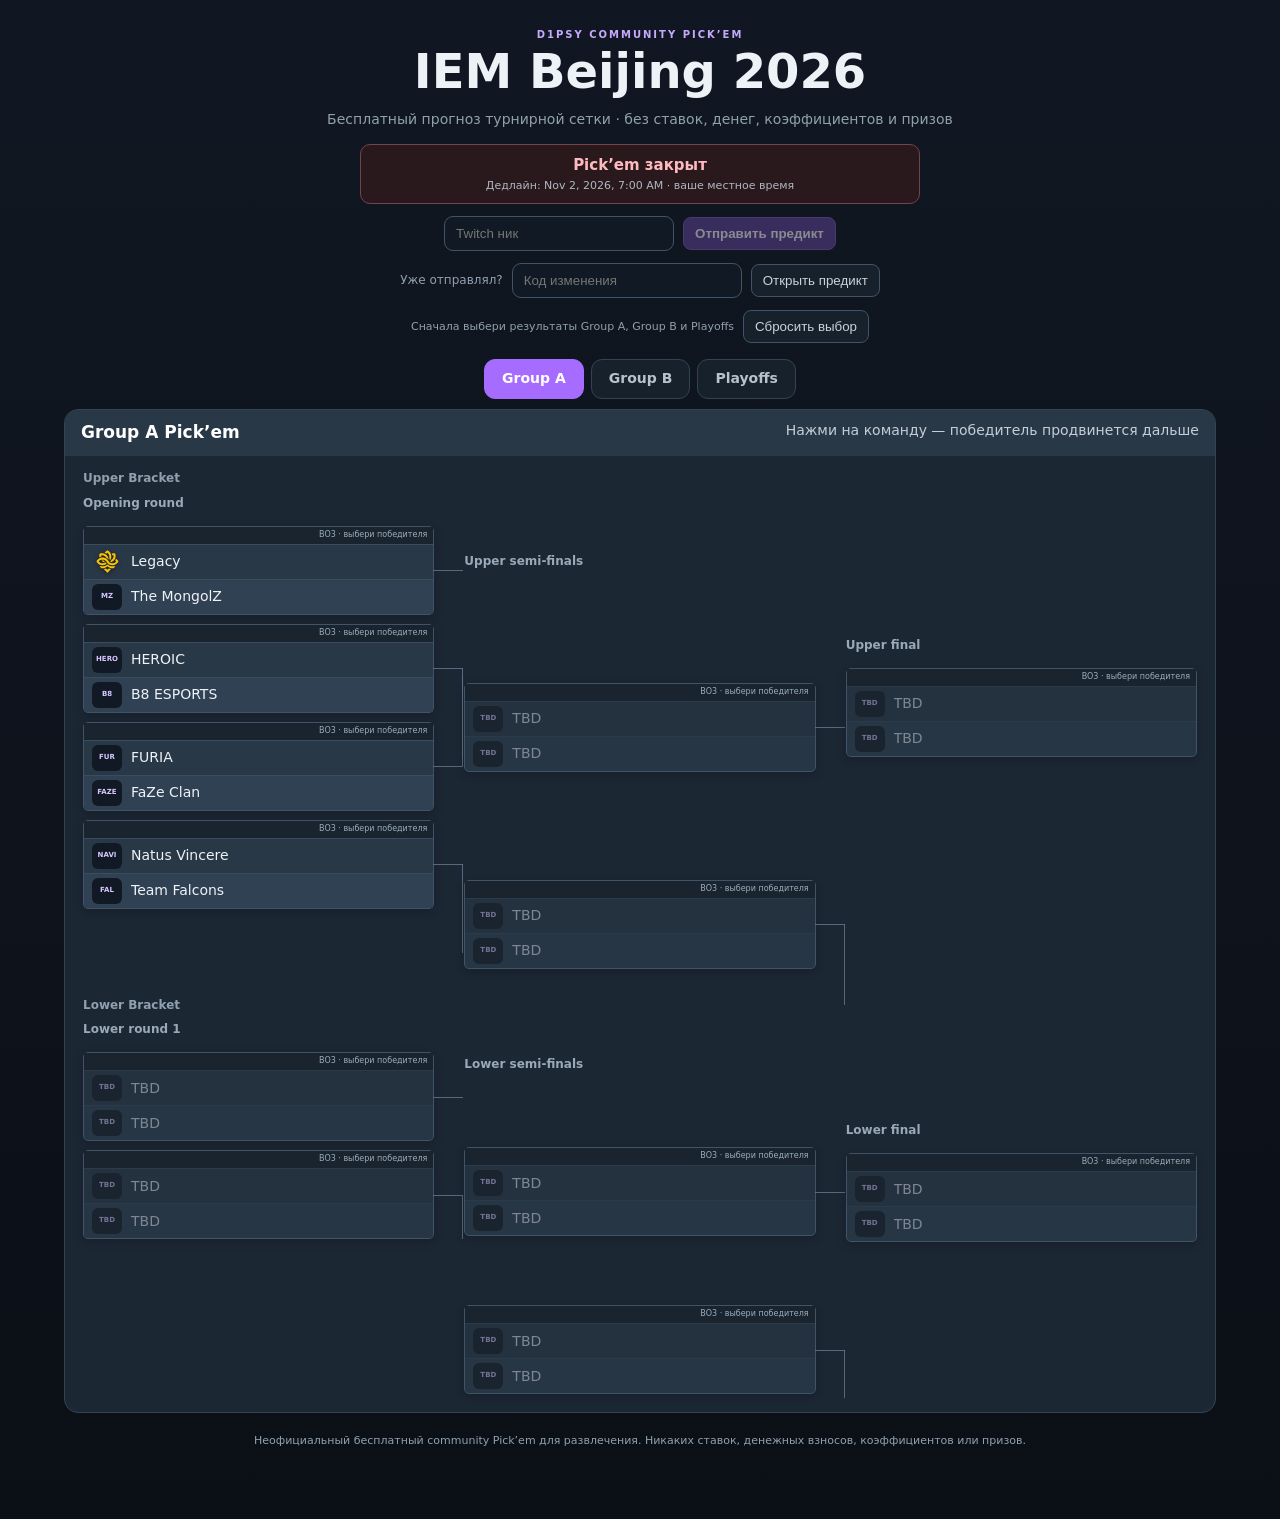
==== public/index.html @ d60e7903 "Bust cached bracket and live results scripts" ====
<!doctype html><html lang="ru"><head><meta charset="utf-8"><meta name="viewport" content="width=device-width,initial-scale=1,viewport-fit=cover"><meta name="theme-color" content="#101722"><title>D1PSY — Community Pick’em</title><link rel="stylesheet" href="styles.css"></head><body><main class="shell"><header><div class="eyebrow">D1PSY COMMUNITY PICK’EM</div><h1>IEM Beijing 2026</h1><p class="status">Бесплатный прогноз турнирной сетки · без ставок, денег, коэффициентов и призов</p><div id="deadline-card" class="deadline-card"><strong id="countdown">Считаем время до закрытия…</strong><span id="deadline-local"></span></div><div class="profile-bar"><input id="nickname" maxlength="25" placeholder="Twitch ник" autocomplete="nickname"><button id="cloud-save" type="button">Отправить предикт</button></div><div class="edit-bar"><span>Уже отправлял?</span><input id="edit-code" maxlength="16" placeholder="Код изменения" autocomplete="off"><button id="load-prediction" type="button">Открыть предикт</button></div><div class="pick-actions"><span id="save-state">Сначала выбери результаты Group A, Group B и Playoffs</span><button id="reset-picks" type="button">Сбросить выбор</button></div><div id="code-box" class="code-box" hidden></div></header><nav class="tabs" aria-label="Разделы"><button class="tab active" data-tab="A">Group A</button><button class="tab" data-tab="B">Group B</button><button class="tab" data-tab="P">Playoffs</button></nav><section id="viewer" aria-live="polite"></section><footer>Неофициальный бесплатный community Pick’em для развлечения. Никаких ставок, денежных взносов, коэффициентов или призов.</footer></main><script src="app.js?v=20261104-2"></script><script src="bracket-fix.js?v=20261104-2"></script><script src="results-data.js?v=20261104-2"></script><script src="live-results.js?v=20261104-2"></script><script src="submission.js?v=20261104-2"></script></body></html>
---- public/styles.css ----
:root{color-scheme:dark;--bg:#101722;--panel:#1c2734;--slot:#293847;--slot2:#314154;--line:#62758a;--text:#edf2f7;--muted:#91a0ae;--accent:#a56cff}*{box-sizing:border-box}body{margin:0;background:linear-gradient(180deg,#111722,#0b1017);color:var(--text);font:14px/1.4 Inter,system-ui,-apple-system,BlinkMacSystemFont,"Segoe UI",sans-serif}.shell{width:min(1180px,100%);margin:auto;padding:16px 14px 50px}header{text-align:center;padding:12px 0 16px}.eyebrow{font-size:10px;font-weight:900;letter-spacing:.2em;color:#c6a9ff}h1{font-size:clamp(28px,5vw,48px);margin:4px 0;line-height:1.05}.status,footer,.note{color:var(--muted)}.deadline-card{width:min(560px,94vw);margin:12px auto 0;padding:10px 14px;border:1px solid #5d477c;border-radius:10px;background:#211b2e;display:flex;flex-direction:column;gap:2px}.deadline-card strong{color:#e2d3ff;font-size:15px}.deadline-card span{color:#aeb8c2;font-size:11px}.deadline-card.closed{border-color:#73444a;background:#2a191c}.deadline-card.closed strong{color:#ffb9c0}.profile-bar,.edit-bar,.pick-actions{display:flex;align-items:center;justify-content:center;gap:9px;margin-top:12px}.profile-bar input,.edit-bar input{width:min(230px,55vw);border:1px solid #415366;background:#111a24;color:#edf2f7;padding:9px 11px;border-radius:9px;outline:none}.profile-bar input:focus,.edit-bar input:focus{border-color:var(--accent)}.profile-bar button,.edit-bar button,.pick-actions button{border:1px solid #415366;background:#17212c;color:#c9d2dc;padding:8px 11px;border-radius:8px;cursor:pointer}.profile-bar button{background:#62449a;border-color:#805fc0;color:#fff;font-weight:800}.profile-bar button:disabled,.edit-bar button:disabled{opacity:.5;cursor:not-allowed}.edit-bar{font-size:12px;color:var(--muted)}.pick-actions{color:#91a0ae;font-size:11px}.pick-actions button:hover,.profile-bar button:hover,.edit-bar button:hover{border-color:#a56cff}.code-box{width:min(560px,94vw);margin:13px auto 0;padding:12px;border:1px solid #805fc0;border-radius:10px;background:#211b2e;color:#ddd}.code-box b{font-size:20px;letter-spacing:.12em;color:#fff}.tabs{display:flex;gap:7px;justify-content:center;margin-bottom:10px;position:sticky;top:7px;z-index:5}.tab{border:1px solid #344354;background:#17212c;color:#b7c2cc;padding:9px 17px;border-radius:11px;font:inherit;font-weight:800;cursor:pointer}.tab.active{background:var(--accent);border-color:var(--accent);color:#fff}.group{background:var(--panel);border:1px solid #344354;border-radius:14px;overflow:hidden}.group-title{padding:11px 16px;background:#293847;display:flex;justify-content:space-between;gap:16px;color:#c5ced7}.group-title b{font-size:17px;color:white}.group h3{font-size:12px;margin:14px 18px 2px;color:#91a0ae}.bracket{display:grid;grid-template-columns:repeat(3,minmax(220px,1fr));gap:30px;min-width:760px;padding:6px 18px 14px}.round{display:flex;flex-direction:column;gap:9px;position:relative}.round h4{height:20px;margin:0 0 2px;color:#9aa9b7;font-size:12px}.stagger{padding-top:58px;gap:108px}.stagger-small{padding-top:31px;gap:55px}.final-stagger{padding-top:142px}.match{background:#202d3a;border:1px solid #415366;border-radius:5px;position:relative;box-shadow:0 3px 10px #0003;overflow:visible}.match:after{content:"";position:absolute;left:100%;top:50%;width:30px;border-top:1px solid var(--line);opacity:.85}.round:last-child .match:after{display:none}.round:first-child .match:nth-of-type(2):before,.round:first-child .match:nth-of-type(4):before{content:"";position:absolute;left:calc(100% + 29px);top:50%;height:89px;border-left:1px solid var(--line);opacity:.85}.round:first-child .match:nth-of-type(3):before,.round:first-child .match:nth-of-type(5):before{content:"";position:absolute;left:calc(100% + 29px);bottom:50%;height:89px;border-left:1px solid var(--line);opacity:.85}.round:nth-child(2) .match:before{content:"";position:absolute;left:calc(100% + 29px);width:1px;background:var(--line);opacity:.85}.round:nth-child(2) .match:nth-of-type(2):before{top:50%;height:81px}.round:nth-child(2) .match:nth-of-type(3):before{bottom:50%;height:81px}.meta{height:17px;padding:2px 6px;text-align:right;font-size:8px;color:#9badbd;background:#19242f;overflow:hidden}.team{width:100%;height:35px;padding:4px 8px;display:flex;gap:9px;align-items:center;border:0;border-top:1px solid #3b4c5e;background:var(--slot);color:var(--text);font:inherit;text-align:left;overflow:hidden}.team+.team{background:var(--slot2)}.team>span:last-of-type{white-space:nowrap;overflow:hidden;text-overflow:ellipsis}.pick-team{cursor:pointer;transition:background .15s,transform .15s}.pick-team:hover:not(:disabled){background:#3b4d61;transform:translateX(2px)}.pick-team.selected{background:#62449a;box-shadow:inset 3px 0 #c9aaff}.pick-team:disabled{cursor:not-allowed;opacity:.46}.pick-mark{margin-left:auto;color:#fff;font-size:16px}.logo{width:30px;height:26px;border-radius:6px;background:#111a24;display:grid;place-items:center;flex:none;color:#d7c6ff;font-size:7px;font-weight:900}.logo.image-logo{background:transparent;border-radius:0}.logo.image-logo img{display:block;width:29px;height:25px;object-fit:contain;filter:drop-shadow(0 1px 2px #0009)}.lower{padding-bottom:18px}.lower .stagger-small{padding-top:35px;gap:69px}.lower .final-stagger{padding-top:101px}.lower .round:first-child .match:nth-of-type(2):before,.lower .round:first-child .match:nth-of-type(3):before{height:44px}.lower .round:nth-child(2) .match:nth-of-type(2):before,.lower .round:nth-child(2) .match:nth-of-type(3):before{height:48px}.playoffs{padding-bottom:18px}.playoffs .stagger{padding-top:59px;gap:109px}.playoffs .final-stagger{padding-top:143px}.champion{margin:0 18px 18px;padding:14px 16px;border:1px solid #5d477c;border-radius:10px;background:#211b2e;font-size:16px}.champion strong{color:#d8c1ff}footer{text-align:center;padding:20px 0;font-size:11px}@media(max-width:820px){.shell{padding:8px 0 36px}header{padding-left:12px;padding-right:12px}.profile-bar,.edit-bar,.pick-actions{flex-direction:column;gap:7px}.tabs{justify-content:flex-start;overflow:auto;padding:0 10px}.group{border-radius:0;border-left:0;border-right:0}.group-title{align-items:flex-start}.group-title span{text-align:right;font-size:11px}.bracket{overflow-x:auto;min-width:0;grid-template-columns:230px 230px 230px;padding:5px 14px 22px;scroll-snap-type:x proximity}.round{scroll-snap-align:start}.team{height:38px}.stagger{padding-top:61px;gap:117px}.final-stagger{padding-top:153px}.lower .stagger-small{padding-top:38px;gap:78px}.lower .final-stagger{padding-top:110px}.match:before,.match:after{opacity:.65}}
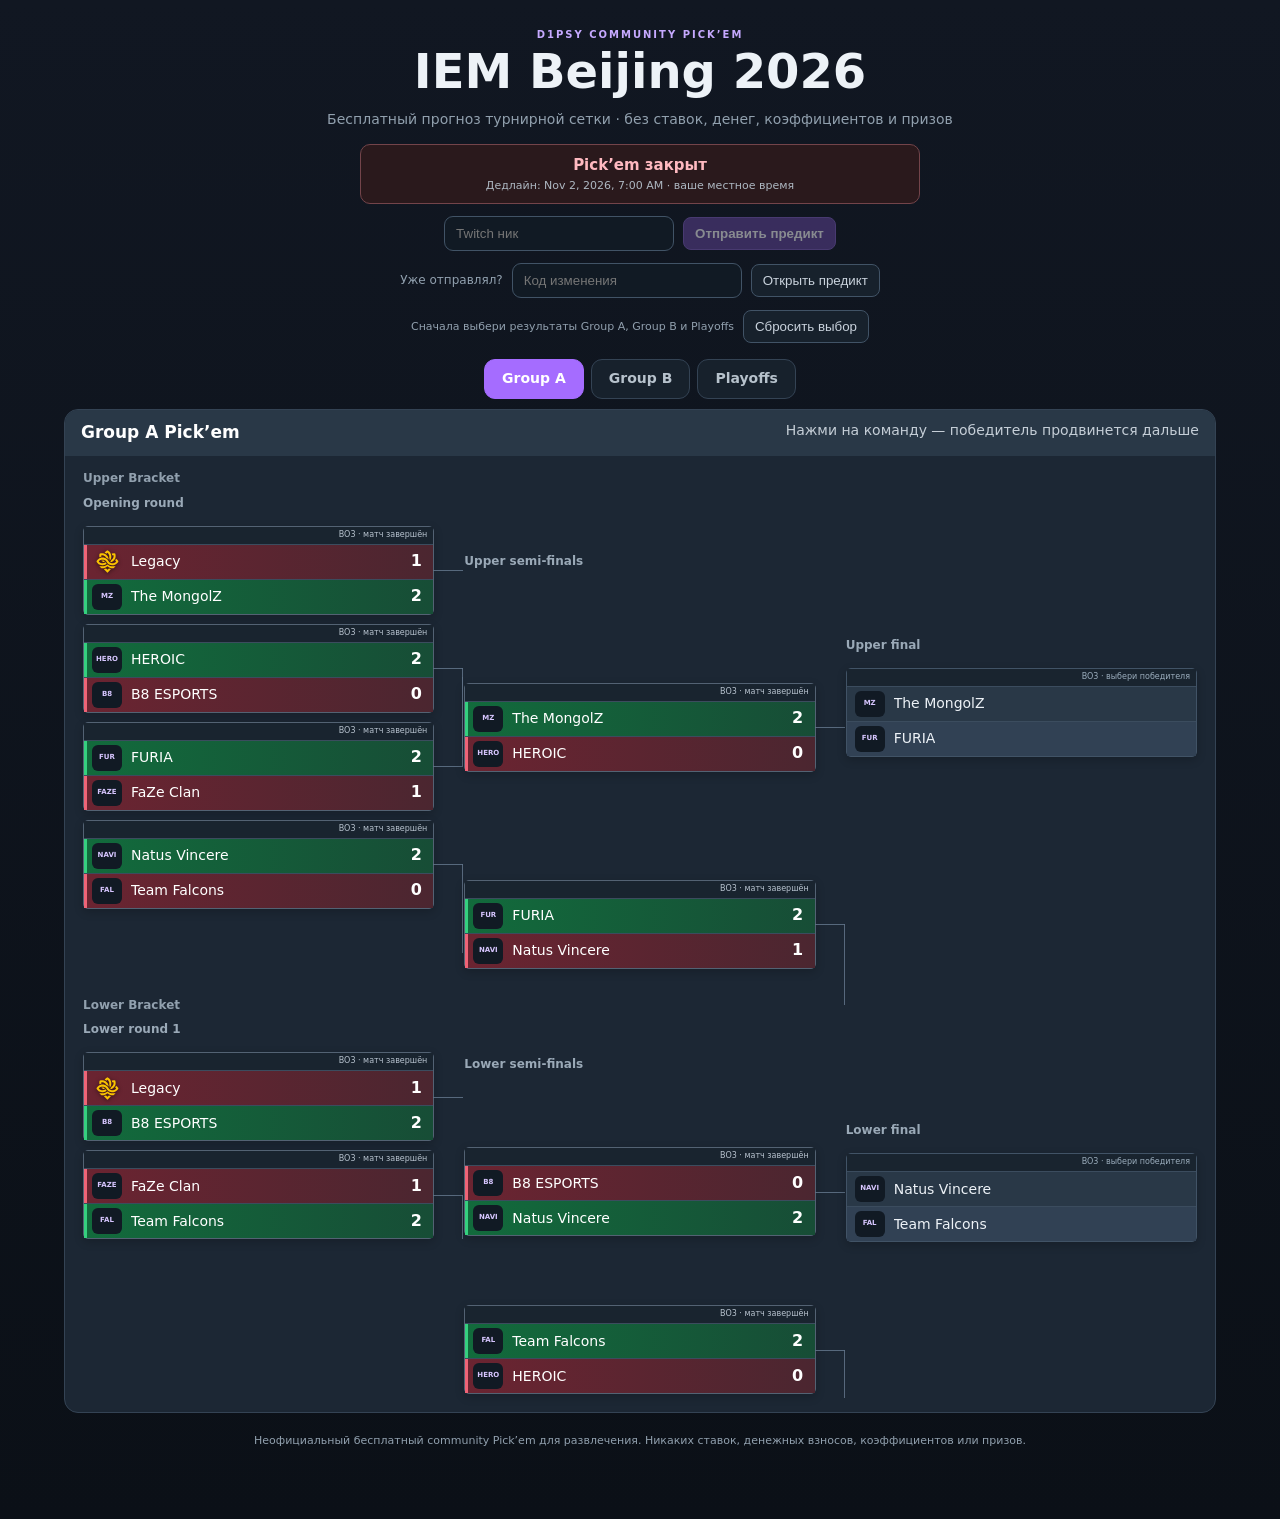
==== commit cab92c11: "Refresh corrected results data cache" ====
--- a/public/index.html
+++ b/public/index.html
@@ -1 +1 @@
-<!doctype html><html lang="ru"><head><meta charset="utf-8"><meta name="viewport" content="width=device-width,initial-scale=1,viewport-fit=cover"><meta name="theme-color" content="#101722"><title>D1PSY — Community Pick’em</title><link rel="stylesheet" href="styles.css"></head><body><main class="shell"><header><div class="eyebrow">D1PSY COMMUNITY PICK’EM</div><h1>IEM Beijing 2026</h1><p class="status">Бесплатный прогноз турнирной сетки · без ставок, денег, коэффициентов и призов</p><div id="deadline-card" class="deadline-card"><strong id="countdown">Считаем время до закрытия…</strong><span id="deadline-local"></span></div><div class="profile-bar"><input id="nickname" maxlength="25" placeholder="Twitch ник" autocomplete="nickname"><button id="cloud-save" type="button">Отправить предикт</button></div><div class="edit-bar"><span>Уже отправлял?</span><input id="edit-code" maxlength="16" placeholder="Код изменения" autocomplete="off"><button id="load-prediction" type="button">Открыть предикт</button></div><div class="pick-actions"><span id="save-state">Сначала выбери результаты Group A, Group B и Playoffs</span><button id="reset-picks" type="button">Сбросить выбор</button></div><div id="code-box" class="code-box" hidden></div></header><nav class="tabs" aria-label="Разделы"><button class="tab active" data-tab="A">Group A</button><button class="tab" data-tab="B">Group B</button><button class="tab" data-tab="P">Playoffs</button></nav><section id="viewer" aria-live="polite"></section><footer>Неофициальный бесплатный community Pick’em для развлечения. Никаких ставок, денежных взносов, коэффициентов или призов.</footer></main><script src="app.js?v=20261104-2"></script><script src="bracket-fix.js?v=20261104-2"></script><script src="results-data.js?v=20261104-2"></script><script src="live-results.js?v=20261104-2"></script><script src="submission.js?v=20261104-2"></script></body></html>+<!doctype html><html lang="ru"><head><meta charset="utf-8"><meta name="viewport" content="width=device-width,initial-scale=1,viewport-fit=cover"><meta name="theme-color" content="#101722"><title>D1PSY — Community Pick’em</title><link rel="stylesheet" href="styles.css"></head><body><main class="shell"><header><div class="eyebrow">D1PSY COMMUNITY PICK’EM</div><h1>IEM Beijing 2026</h1><p class="status">Бесплатный прогноз турнирной сетки · без ставок, денег, коэффициентов и призов</p><div id="deadline-card" class="deadline-card"><strong id="countdown">Считаем время до закрытия…</strong><span id="deadline-local"></span></div><div class="profile-bar"><input id="nickname" maxlength="25" placeholder="Twitch ник" autocomplete="nickname"><button id="cloud-save" type="button">Отправить предикт</button></div><div class="edit-bar"><span>Уже отправлял?</span><input id="edit-code" maxlength="16" placeholder="Код изменения" autocomplete="off"><button id="load-prediction" type="button">Открыть предикт</button></div><div class="pick-actions"><span id="save-state">Сначала выбери результаты Group A, Group B и Playoffs</span><button id="reset-picks" type="button">Сбросить выбор</button></div><div id="code-box" class="code-box" hidden></div></header><nav class="tabs" aria-label="Разделы"><button class="tab active" data-tab="A">Group A</button><button class="tab" data-tab="B">Group B</button><button class="tab" data-tab="P">Playoffs</button></nav><section id="viewer" aria-live="polite"></section><footer>Неофициальный бесплатный community Pick’em для развлечения. Никаких ставок, денежных взносов, коэффициентов или призов.</footer></main><script src="app.js?v=20261104-2"></script><script src="bracket-fix.js?v=20261104-2"></script><script src="results-data.js?v=20261104-3"></script><script src="live-results.js?v=20261104-2"></script><script src="submission.js?v=20261104-2"></script></body></html>
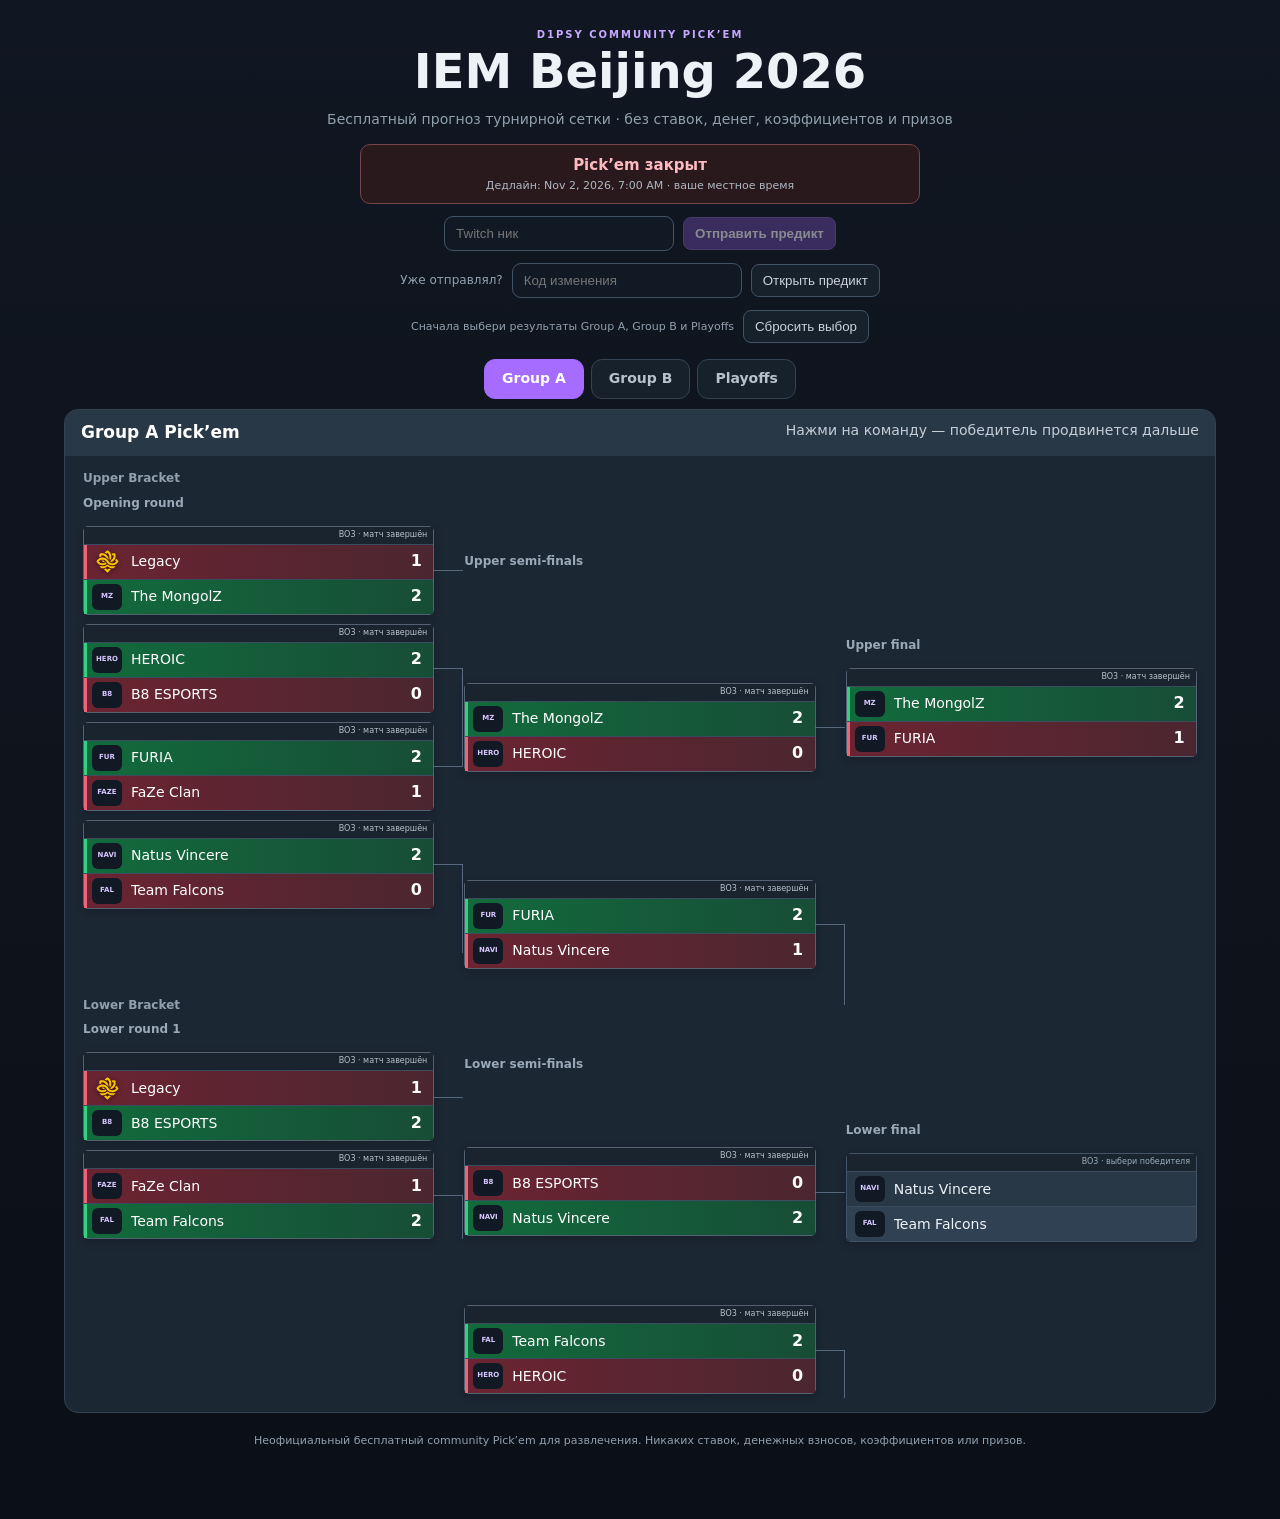
==== commit b47dd96e: "Refresh MongolZ FURIA result cache" ====
--- a/public/index.html
+++ b/public/index.html
@@ -1 +1 @@
-<!doctype html><html lang="ru"><head><meta charset="utf-8"><meta name="viewport" content="width=device-width,initial-scale=1,viewport-fit=cover"><meta name="theme-color" content="#101722"><title>D1PSY — Community Pick’em</title><link rel="stylesheet" href="styles.css"></head><body><main class="shell"><header><div class="eyebrow">D1PSY COMMUNITY PICK’EM</div><h1>IEM Beijing 2026</h1><p class="status">Бесплатный прогноз турнирной сетки · без ставок, денег, коэффициентов и призов</p><div id="deadline-card" class="deadline-card"><strong id="countdown">Считаем время до закрытия…</strong><span id="deadline-local"></span></div><div class="profile-bar"><input id="nickname" maxlength="25" placeholder="Twitch ник" autocomplete="nickname"><button id="cloud-save" type="button">Отправить предикт</button></div><div class="edit-bar"><span>Уже отправлял?</span><input id="edit-code" maxlength="16" placeholder="Код изменения" autocomplete="off"><button id="load-prediction" type="button">Открыть предикт</button></div><div class="pick-actions"><span id="save-state">Сначала выбери результаты Group A, Group B и Playoffs</span><button id="reset-picks" type="button">Сбросить выбор</button></div><div id="code-box" class="code-box" hidden></div></header><nav class="tabs" aria-label="Разделы"><button class="tab active" data-tab="A">Group A</button><button class="tab" data-tab="B">Group B</button><button class="tab" data-tab="P">Playoffs</button></nav><section id="viewer" aria-live="polite"></section><footer>Неофициальный бесплатный community Pick’em для развлечения. Никаких ставок, денежных взносов, коэффициентов или призов.</footer></main><script src="app.js?v=20261104-2"></script><script src="bracket-fix.js?v=20261104-2"></script><script src="results-data.js?v=20261104-3"></script><script src="live-results.js?v=20261104-2"></script><script src="submission.js?v=20261104-2"></script></body></html>+<!doctype html><html lang="ru"><head><meta charset="utf-8"><meta name="viewport" content="width=device-width,initial-scale=1,viewport-fit=cover"><meta name="theme-color" content="#101722"><title>D1PSY — Community Pick’em</title><link rel="stylesheet" href="styles.css?v=20261104-playoffs1"></head><body><main class="shell"><header><div class="eyebrow">D1PSY COMMUNITY PICK’EM</div><h1>IEM Beijing 2026</h1><p class="status">Бесплатный прогноз турнирной сетки · без ставок, денег, коэффициентов и призов</p><div id="deadline-card" class="deadline-card"><strong id="countdown">Считаем время до закрытия…</strong><span id="deadline-local"></span></div><div class="profile-bar"><input id="nickname" maxlength="25" placeholder="Twitch ник" autocomplete="nickname"><button id="cloud-save" type="button">Отправить предикт</button></div><div class="edit-bar"><span>Уже отправлял?</span><input id="edit-code" maxlength="16" placeholder="Код изменения" autocomplete="off"><button id="load-prediction" type="button">Открыть предикт</button></div><div class="pick-actions"><span id="save-state">Сначала выбери результаты Group A, Group B и Playoffs</span><button id="reset-picks" type="button">Сбросить выбор</button></div><div id="code-box" class="code-box" hidden></div></header><nav class="tabs" aria-label="Разделы"><button class="tab active" data-tab="A">Group A</button><button class="tab" data-tab="B">Group B</button><button class="tab" data-tab="P">Playoffs</button></nav><section id="viewer" aria-live="polite"></section><footer>Неофициальный бесплатный community Pick’em для развлечения. Никаких ставок, денежных взносов, коэффициентов или призов.</footer></main><script src="app.js?v=20261104-2"></script><script src="bracket-fix.js?v=20261104-2"></script><script src="results-data.js?v=20261104-5"></script><script src="live-results.js?v=20261104-2"></script><script src="submission.js?v=20261104-2"></script></body></html>
--- a/public/styles.css
+++ b/public/styles.css
@@ -1 +1 @@
-:root{color-scheme:dark;--bg:#101722;--panel:#1c2734;--slot:#293847;--slot2:#314154;--line:#62758a;--text:#edf2f7;--muted:#91a0ae;--accent:#a56cff}*{box-sizing:border-box}body{margin:0;background:linear-gradient(180deg,#111722,#0b1017);color:var(--text);font:14px/1.4 Inter,system-ui,-apple-system,BlinkMacSystemFont,"Segoe UI",sans-serif}.shell{width:min(1180px,100%);margin:auto;padding:16px 14px 50px}header{text-align:center;padding:12px 0 16px}.eyebrow{font-size:10px;font-weight:900;letter-spacing:.2em;color:#c6a9ff}h1{font-size:clamp(28px,5vw,48px);margin:4px 0;line-height:1.05}.status,footer,.note{color:var(--muted)}.deadline-card{width:min(560px,94vw);margin:12px auto 0;padding:10px 14px;border:1px solid #5d477c;border-radius:10px;background:#211b2e;display:flex;flex-direction:column;gap:2px}.deadline-card strong{color:#e2d3ff;font-size:15px}.deadline-card span{color:#aeb8c2;font-size:11px}.deadline-card.closed{border-color:#73444a;background:#2a191c}.deadline-card.closed strong{color:#ffb9c0}.profile-bar,.edit-bar,.pick-actions{display:flex;align-items:center;justify-content:center;gap:9px;margin-top:12px}.profile-bar input,.edit-bar input{width:min(230px,55vw);border:1px solid #415366;background:#111a24;color:#edf2f7;padding:9px 11px;border-radius:9px;outline:none}.profile-bar input:focus,.edit-bar input:focus{border-color:var(--accent)}.profile-bar button,.edit-bar button,.pick-actions button{border:1px solid #415366;background:#17212c;color:#c9d2dc;padding:8px 11px;border-radius:8px;cursor:pointer}.profile-bar button{background:#62449a;border-color:#805fc0;color:#fff;font-weight:800}.profile-bar button:disabled,.edit-bar button:disabled{opacity:.5;cursor:not-allowed}.edit-bar{font-size:12px;color:var(--muted)}.pick-actions{color:#91a0ae;font-size:11px}.pick-actions button:hover,.profile-bar button:hover,.edit-bar button:hover{border-color:#a56cff}.code-box{width:min(560px,94vw);margin:13px auto 0;padding:12px;border:1px solid #805fc0;border-radius:10px;background:#211b2e;color:#ddd}.code-box b{font-size:20px;letter-spacing:.12em;color:#fff}.tabs{display:flex;gap:7px;justify-content:center;margin-bottom:10px;position:sticky;top:7px;z-index:5}.tab{border:1px solid #344354;background:#17212c;color:#b7c2cc;padding:9px 17px;border-radius:11px;font:inherit;font-weight:800;cursor:pointer}.tab.active{background:var(--accent);border-color:var(--accent);color:#fff}.group{background:var(--panel);border:1px solid #344354;border-radius:14px;overflow:hidden}.group-title{padding:11px 16px;background:#293847;display:flex;justify-content:space-between;gap:16px;color:#c5ced7}.group-title b{font-size:17px;color:white}.group h3{font-size:12px;margin:14px 18px 2px;color:#91a0ae}.bracket{display:grid;grid-template-columns:repeat(3,minmax(220px,1fr));gap:30px;min-width:760px;padding:6px 18px 14px}.round{display:flex;flex-direction:column;gap:9px;position:relative}.round h4{height:20px;margin:0 0 2px;color:#9aa9b7;font-size:12px}.stagger{padding-top:58px;gap:108px}.stagger-small{padding-top:31px;gap:55px}.final-stagger{padding-top:142px}.match{background:#202d3a;border:1px solid #415366;border-radius:5px;position:relative;box-shadow:0 3px 10px #0003;overflow:visible}.match:after{content:"";position:absolute;left:100%;top:50%;width:30px;border-top:1px solid var(--line);opacity:.85}.round:last-child .match:after{display:none}.round:first-child .match:nth-of-type(2):before,.round:first-child .match:nth-of-type(4):before{content:"";position:absolute;left:calc(100% + 29px);top:50%;height:89px;border-left:1px solid var(--line);opacity:.85}.round:first-child .match:nth-of-type(3):before,.round:first-child .match:nth-of-type(5):before{content:"";position:absolute;left:calc(100% + 29px);bottom:50%;height:89px;border-left:1px solid var(--line);opacity:.85}.round:nth-child(2) .match:before{content:"";position:absolute;left:calc(100% + 29px);width:1px;background:var(--line);opacity:.85}.round:nth-child(2) .match:nth-of-type(2):before{top:50%;height:81px}.round:nth-child(2) .match:nth-of-type(3):before{bottom:50%;height:81px}.meta{height:17px;padding:2px 6px;text-align:right;font-size:8px;color:#9badbd;background:#19242f;overflow:hidden}.team{width:100%;height:35px;padding:4px 8px;display:flex;gap:9px;align-items:center;border:0;border-top:1px solid #3b4c5e;background:var(--slot);color:var(--text);font:inherit;text-align:left;overflow:hidden}.team+.team{background:var(--slot2)}.team>span:last-of-type{white-space:nowrap;overflow:hidden;text-overflow:ellipsis}.pick-team{cursor:pointer;transition:background .15s,transform .15s}.pick-team:hover:not(:disabled){background:#3b4d61;transform:translateX(2px)}.pick-team.selected{background:#62449a;box-shadow:inset 3px 0 #c9aaff}.pick-team:disabled{cursor:not-allowed;opacity:.46}.pick-mark{margin-left:auto;color:#fff;font-size:16px}.logo{width:30px;height:26px;border-radius:6px;background:#111a24;display:grid;place-items:center;flex:none;color:#d7c6ff;font-size:7px;font-weight:900}.logo.image-logo{background:transparent;border-radius:0}.logo.image-logo img{display:block;width:29px;height:25px;object-fit:contain;filter:drop-shadow(0 1px 2px #0009)}.lower{padding-bottom:18px}.lower .stagger-small{padding-top:35px;gap:69px}.lower .final-stagger{padding-top:101px}.lower .round:first-child .match:nth-of-type(2):before,.lower .round:first-child .match:nth-of-type(3):before{height:44px}.lower .round:nth-child(2) .match:nth-of-type(2):before,.lower .round:nth-child(2) .match:nth-of-type(3):before{height:48px}.playoffs{padding-bottom:18px}.playoffs .stagger{padding-top:59px;gap:109px}.playoffs .final-stagger{padding-top:143px}.champion{margin:0 18px 18px;padding:14px 16px;border:1px solid #5d477c;border-radius:10px;background:#211b2e;font-size:16px}.champion strong{color:#d8c1ff}footer{text-align:center;padding:20px 0;font-size:11px}@media(max-width:820px){.shell{padding:8px 0 36px}header{padding-left:12px;padding-right:12px}.profile-bar,.edit-bar,.pick-actions{flex-direction:column;gap:7px}.tabs{justify-content:flex-start;overflow:auto;padding:0 10px}.group{border-radius:0;border-left:0;border-right:0}.group-title{align-items:flex-start}.group-title span{text-align:right;font-size:11px}.bracket{overflow-x:auto;min-width:0;grid-template-columns:230px 230px 230px;padding:5px 14px 22px;scroll-snap-type:x proximity}.round{scroll-snap-align:start}.team{height:38px}.stagger{padding-top:61px;gap:117px}.final-stagger{padding-top:153px}.lower .stagger-small{padding-top:38px;gap:78px}.lower .final-stagger{padding-top:110px}.match:before,.match:after{opacity:.65}}+:root{color-scheme:dark;--bg:#101722;--panel:#1c2734;--slot:#293847;--slot2:#314154;--line:#62758a;--text:#edf2f7;--muted:#91a0ae;--accent:#a56cff}*{box-sizing:border-box}body{margin:0;background:linear-gradient(180deg,#111722,#0b1017);color:var(--text);font:14px/1.4 Inter,system-ui,-apple-system,BlinkMacSystemFont,"Segoe UI",sans-serif}.shell{width:min(1180px,100%);margin:auto;padding:16px 14px 50px}header{text-align:center;padding:12px 0 16px}.eyebrow{font-size:10px;font-weight:900;letter-spacing:.2em;color:#c6a9ff}h1{font-size:clamp(28px,5vw,48px);margin:4px 0;line-height:1.05}.status,footer,.note{color:var(--muted)}.deadline-card{width:min(560px,94vw);margin:12px auto 0;padding:10px 14px;border:1px solid #5d477c;border-radius:10px;background:#211b2e;display:flex;flex-direction:column;gap:2px}.deadline-card strong{color:#e2d3ff;font-size:15px}.deadline-card span{color:#aeb8c2;font-size:11px}.deadline-card.closed{border-color:#73444a;background:#2a191c}.deadline-card.closed strong{color:#ffb9c0}.profile-bar,.edit-bar,.pick-actions{display:flex;align-items:center;justify-content:center;gap:9px;margin-top:12px}.profile-bar input,.edit-bar input{width:min(230px,55vw);border:1px solid #415366;background:#111a24;color:#edf2f7;padding:9px 11px;border-radius:9px;outline:none}.profile-bar input:focus,.edit-bar input:focus{border-color:var(--accent)}.profile-bar button,.edit-bar button,.pick-actions button{border:1px solid #415366;background:#17212c;color:#c9d2dc;padding:8px 11px;border-radius:8px;cursor:pointer}.profile-bar button{background:#62449a;border-color:#805fc0;color:#fff;font-weight:800}.profile-bar button:disabled,.edit-bar button:disabled{opacity:.5;cursor:not-allowed}.edit-bar{font-size:12px;color:var(--muted)}.pick-actions{color:#91a0ae;font-size:11px}.pick-actions button:hover,.profile-bar button:hover,.edit-bar button:hover{border-color:#a56cff}.code-box{width:min(560px,94vw);margin:13px auto 0;padding:12px;border:1px solid #805fc0;border-radius:10px;background:#211b2e;color:#ddd}.code-box b{font-size:20px;letter-spacing:.12em;color:#fff}.tabs{display:flex;gap:7px;justify-content:center;margin-bottom:10px;position:sticky;top:7px;z-index:5}.tab{border:1px solid #344354;background:#17212c;color:#b7c2cc;padding:9px 17px;border-radius:11px;font:inherit;font-weight:800;cursor:pointer}.tab.active{background:var(--accent);border-color:var(--accent);color:#fff}.group{background:var(--panel);border:1px solid #344354;border-radius:14px;overflow:hidden}.group-title{padding:11px 16px;background:#293847;display:flex;justify-content:space-between;gap:16px;color:#c5ced7}.group-title b{font-size:17px;color:white}.group h3{font-size:12px;margin:14px 18px 2px;color:#91a0ae}.bracket{display:grid;grid-template-columns:repeat(3,minmax(220px,1fr));gap:30px;min-width:760px;padding:6px 18px 14px}.round{display:flex;flex-direction:column;gap:9px;position:relative}.round h4{height:20px;margin:0 0 2px;color:#9aa9b7;font-size:12px}.stagger{padding-top:58px;gap:108px}.stagger-small{padding-top:31px;gap:55px}.final-stagger{padding-top:142px}.match{background:#202d3a;border:1px solid #415366;border-radius:5px;position:relative;box-shadow:0 3px 10px #0003;overflow:visible}.match:after{content:"";position:absolute;left:100%;top:50%;width:30px;border-top:1px solid var(--line);opacity:.85}.round:last-child .match:after{display:none}.round:first-child .match:nth-of-type(2):before,.round:first-child .match:nth-of-type(4):before{content:"";position:absolute;left:calc(100% + 29px);top:50%;height:89px;border-left:1px solid var(--line);opacity:.85}.round:first-child .match:nth-of-type(3):before,.round:first-child .match:nth-of-type(5):before{content:"";position:absolute;left:calc(100% + 29px);bottom:50%;height:89px;border-left:1px solid var(--line);opacity:.85}.round:nth-child(2) .match:before{content:"";position:absolute;left:calc(100% + 29px);width:1px;background:var(--line);opacity:.85}.round:nth-child(2) .match:nth-of-type(2):before{top:50%;height:81px}.round:nth-child(2) .match:nth-of-type(3):before{bottom:50%;height:81px}.meta{height:17px;padding:2px 6px;text-align:right;font-size:8px;color:#9badbd;background:#19242f;overflow:hidden}.team{width:100%;height:35px;padding:4px 8px;display:flex;gap:9px;align-items:center;border:0;border-top:1px solid #3b4c5e;background:var(--slot);color:var(--text);font:inherit;text-align:left;overflow:hidden}.team+.team{background:var(--slot2)}.team>span:last-of-type{white-space:nowrap;overflow:hidden;text-overflow:ellipsis}.pick-team{cursor:pointer;transition:background .15s,transform .15s}.pick-team:hover:not(:disabled){background:#3b4d61;transform:translateX(2px)}.pick-team.selected{background:#62449a;box-shadow:inset 3px 0 #c9aaff}.pick-team:disabled{cursor:not-allowed;opacity:.46}.pick-mark{margin-left:auto;color:#fff;font-size:16px}.logo{width:30px;height:26px;border-radius:6px;background:#111a24;display:grid;place-items:center;flex:none;color:#d7c6ff;font-size:7px;font-weight:900}.logo.image-logo{background:transparent;border-radius:0}.logo.image-logo img{display:block;width:29px;height:25px;object-fit:contain;filter:drop-shadow(0 1px 2px #0009)}.lower{padding-bottom:18px}.lower .stagger-small{padding-top:35px;gap:69px}.lower .final-stagger{padding-top:101px}.lower .round:first-child .match:nth-of-type(2):before,.lower .round:first-child .match:nth-of-type(3):before{height:44px}.lower .round:nth-child(2) .match:nth-of-type(2):before,.lower .round:nth-child(2) .match:nth-of-type(3):before{height:48px}.playoffs{padding-bottom:18px}.playoffs .stagger{padding-top:0;gap:38px}.playoffs .final-stagger{padding-top:143px}.champion{margin:0 18px 18px;padding:14px 16px;border:1px solid #5d477c;border-radius:10px;background:#211b2e;font-size:16px}.champion strong{color:#d8c1ff}footer{text-align:center;padding:20px 0;font-size:11px}@media(max-width:820px){.shell{padding:8px 0 36px}header{padding-left:12px;padding-right:12px}.profile-bar,.edit-bar,.pick-actions{flex-direction:column;gap:7px}.tabs{justify-content:flex-start;overflow:auto;padding:0 10px}.group{border-radius:0;border-left:0;border-right:0}.group-title{align-items:flex-start}.group-title span{text-align:right;font-size:11px}.bracket{overflow-x:auto;min-width:0;grid-template-columns:230px 230px 230px;padding:5px 14px 22px;scroll-snap-type:x proximity}.round{scroll-snap-align:start}.team{height:38px}.stagger{padding-top:61px;gap:117px}.final-stagger{padding-top:153px}.lower .stagger-small{padding-top:38px;gap:78px}.lower .final-stagger{padding-top:110px}.match:before,.match:after{opacity:.65}}
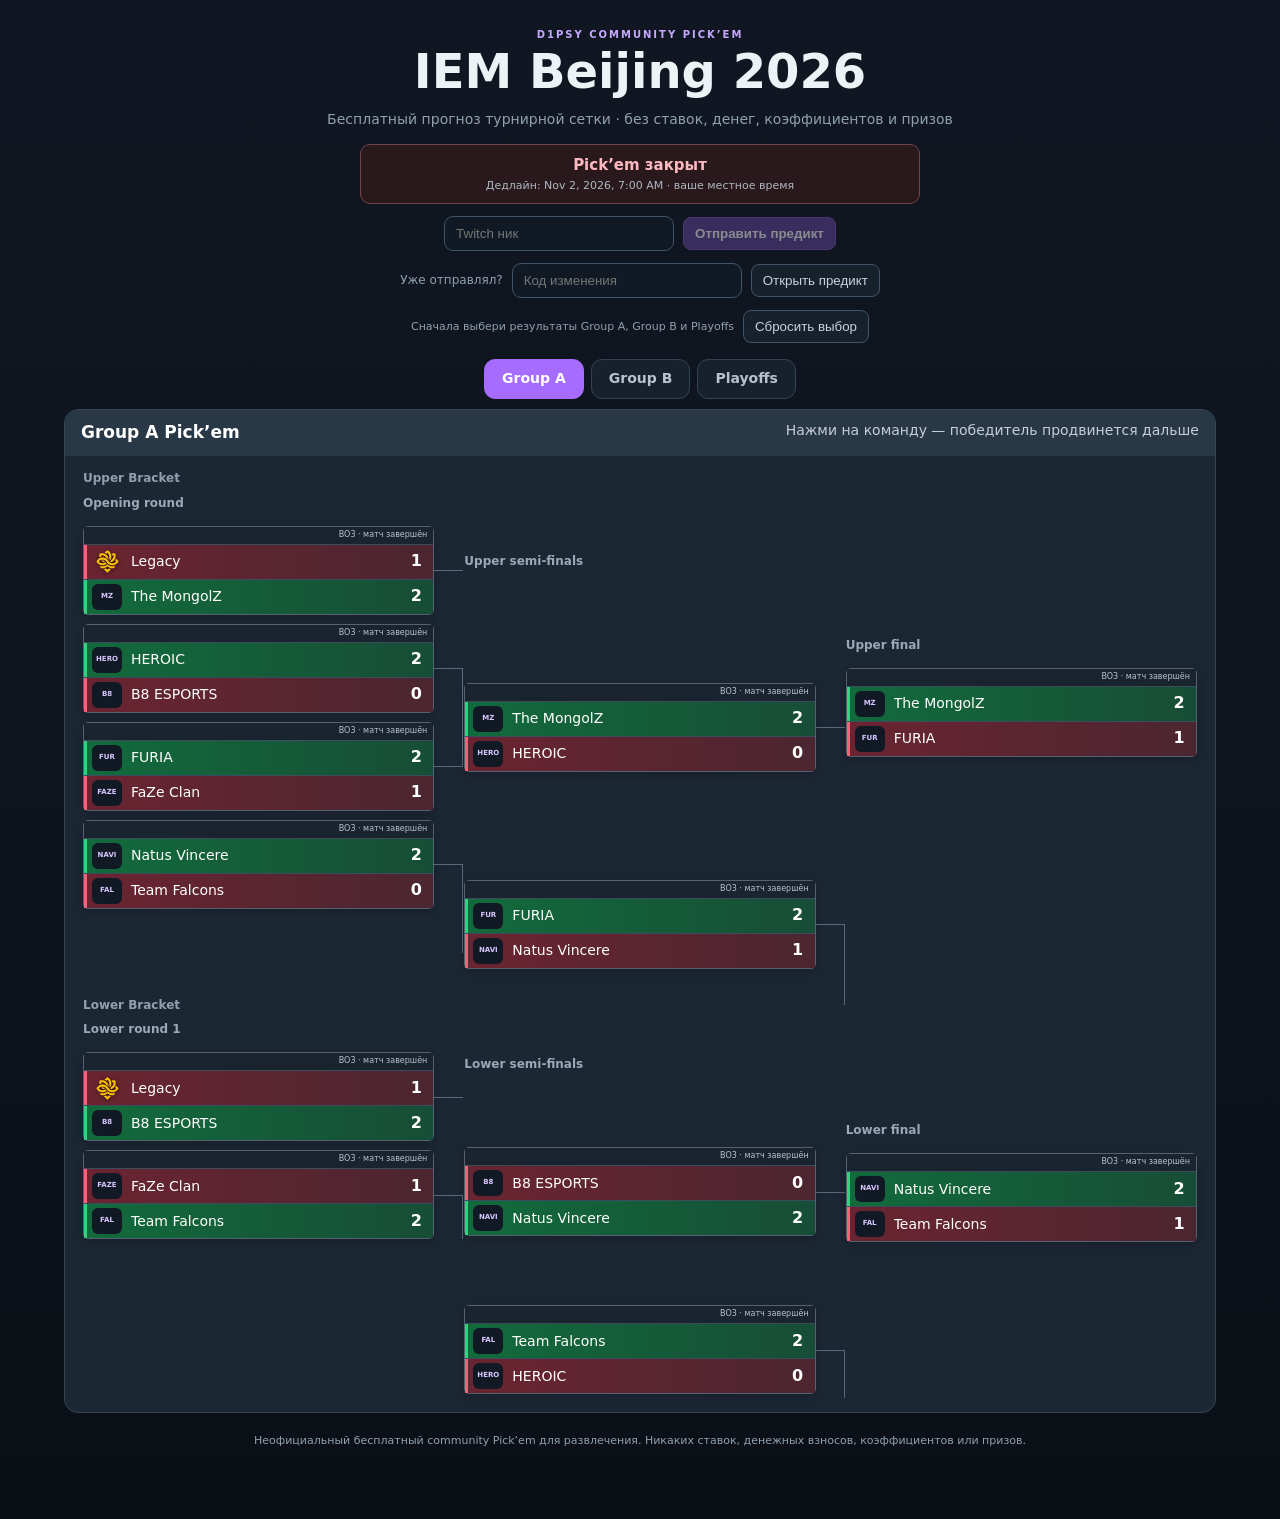
==== commit a9aa733f: "Refresh NAVI Falcons result cache" ====
--- a/public/index.html
+++ b/public/index.html
@@ -1 +1 @@
-<!doctype html><html lang="ru"><head><meta charset="utf-8"><meta name="viewport" content="width=device-width,initial-scale=1,viewport-fit=cover"><meta name="theme-color" content="#101722"><title>D1PSY — Community Pick’em</title><link rel="stylesheet" href="styles.css?v=20261104-playoffs1"></head><body><main class="shell"><header><div class="eyebrow">D1PSY COMMUNITY PICK’EM</div><h1>IEM Beijing 2026</h1><p class="status">Бесплатный прогноз турнирной сетки · без ставок, денег, коэффициентов и призов</p><div id="deadline-card" class="deadline-card"><strong id="countdown">Считаем время до закрытия…</strong><span id="deadline-local"></span></div><div class="profile-bar"><input id="nickname" maxlength="25" placeholder="Twitch ник" autocomplete="nickname"><button id="cloud-save" type="button">Отправить предикт</button></div><div class="edit-bar"><span>Уже отправлял?</span><input id="edit-code" maxlength="16" placeholder="Код изменения" autocomplete="off"><button id="load-prediction" type="button">Открыть предикт</button></div><div class="pick-actions"><span id="save-state">Сначала выбери результаты Group A, Group B и Playoffs</span><button id="reset-picks" type="button">Сбросить выбор</button></div><div id="code-box" class="code-box" hidden></div></header><nav class="tabs" aria-label="Разделы"><button class="tab active" data-tab="A">Group A</button><button class="tab" data-tab="B">Group B</button><button class="tab" data-tab="P">Playoffs</button></nav><section id="viewer" aria-live="polite"></section><footer>Неофициальный бесплатный community Pick’em для развлечения. Никаких ставок, денежных взносов, коэффициентов или призов.</footer></main><script src="app.js?v=20261104-2"></script><script src="bracket-fix.js?v=20261104-2"></script><script src="results-data.js?v=20261104-5"></script><script src="live-results.js?v=20261104-2"></script><script src="submission.js?v=20261104-2"></script></body></html>+<!doctype html><html lang="ru"><head><meta charset="utf-8"><meta name="viewport" content="width=device-width,initial-scale=1,viewport-fit=cover"><meta name="theme-color" content="#101722"><title>D1PSY — Community Pick’em</title><link rel="stylesheet" href="styles.css?v=20261104-playoffs1"></head><body><main class="shell"><header><div class="eyebrow">D1PSY COMMUNITY PICK’EM</div><h1>IEM Beijing 2026</h1><p class="status">Бесплатный прогноз турнирной сетки · без ставок, денег, коэффициентов и призов</p><div id="deadline-card" class="deadline-card"><strong id="countdown">Считаем время до закрытия…</strong><span id="deadline-local"></span></div><div class="profile-bar"><input id="nickname" maxlength="25" placeholder="Twitch ник" autocomplete="nickname"><button id="cloud-save" type="button">Отправить предикт</button></div><div class="edit-bar"><span>Уже отправлял?</span><input id="edit-code" maxlength="16" placeholder="Код изменения" autocomplete="off"><button id="load-prediction" type="button">Открыть предикт</button></div><div class="pick-actions"><span id="save-state">Сначала выбери результаты Group A, Group B и Playoffs</span><button id="reset-picks" type="button">Сбросить выбор</button></div><div id="code-box" class="code-box" hidden></div></header><nav class="tabs" aria-label="Разделы"><button class="tab active" data-tab="A">Group A</button><button class="tab" data-tab="B">Group B</button><button class="tab" data-tab="P">Playoffs</button></nav><section id="viewer" aria-live="polite"></section><footer>Неофициальный бесплатный community Pick’em для развлечения. Никаких ставок, денежных взносов, коэффициентов или призов.</footer></main><script src="app.js?v=20261104-2"></script><script src="bracket-fix.js?v=20261104-2"></script><script src="results-data.js?v=20261104-6"></script><script src="live-results.js?v=20261104-2"></script><script src="submission.js?v=20261104-2"></script></body></html>
